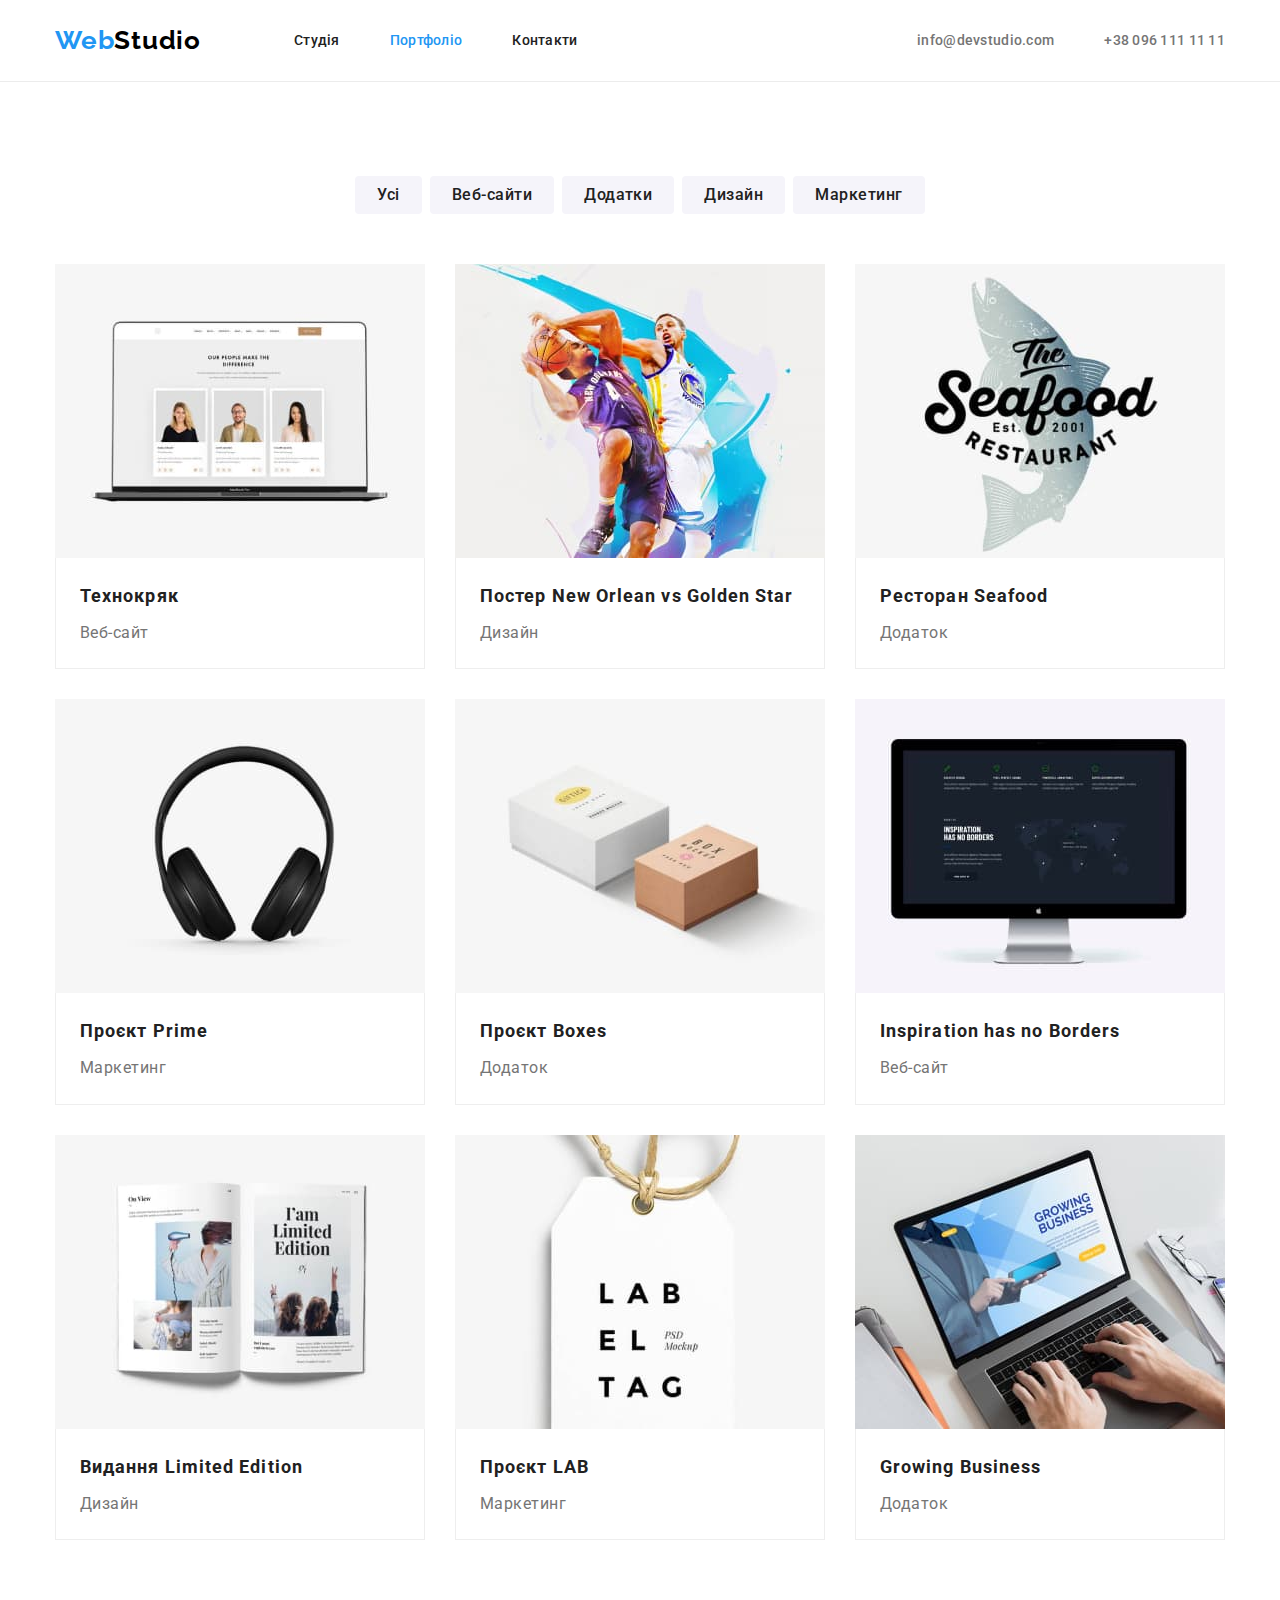
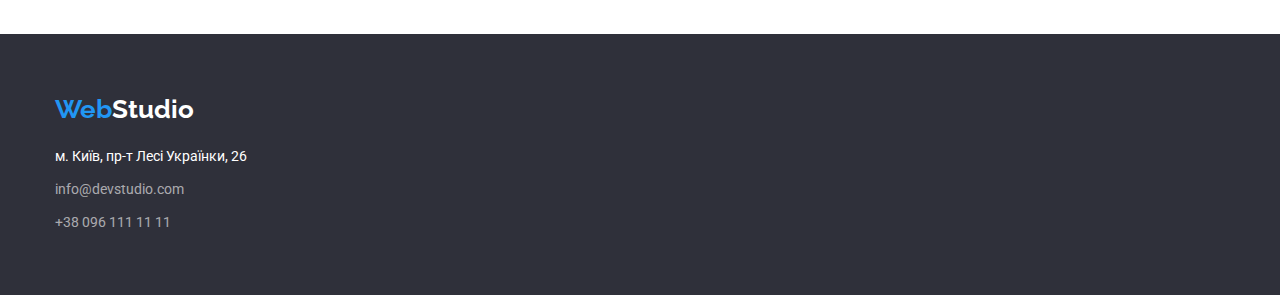
==== portfolio.html @ a9abcfaf "Initial commit" ====
<!DOCTYPE html>
<html lang="uk">
  <head>
    <meta charset="UTF-8" />
    <meta http-equiv="X-UA-Compatible" content="IE=edge" />
    <meta name="viewport" content="width=device-width, initial-scale=1.0" />
    <title>Портфоліо</title>
    <link rel="preconnect" href="https://fonts.googleapis.com" />
    <link rel="preconnect" href="https://fonts.gstatic.com" crossorigin />
    <link
      href="https://fonts.googleapis.com/css2?family=Raleway:wght@700&family=Roboto:wght@400;500;700;900&display=swap"
      rel="stylesheet"
    />
    <link
      rel="stylesheet"
      href="https://cdnjs.cloudflare.com/ajax/libs/modern-normalize/1.1.0/modern-normalize.min.css"
    />
    <link rel="stylesheet" href="./css/styles.css" />
  </head>

  <body>
    <!--Шапка-->
    <header class="page-header">
      <div class="nav conteiner">
        <nav class="main-nav">
          <a href="./index.html" class="logo"><span class="logo-wrap">Web</span>Studio</a>
          <ul class="site-nav list">
            <li class="item"><a href="./index.html" class="link">Студія</a></li>
            <li class="item"><a href="./portfolio.html" class="link current">Портфоліо</a></li>
            <li class="item"><a href="#" class="link">Контакти</a></li>
          </ul>
        </nav>
        <ul class="auth-nav list">
          <li class="item">
            <a href="mailto:info@devstudio.com" class="adress-link link">info@devstudio.com</a>
          </li>
          <li class="item">
            <a href="tel:+380961111111" class="adress-link link">+38 096 111 11 11</a>
          </li>
        </ul>
      </div>
    </header>

    <!--Main-->
    <main>
      <!-- Фільтр-->
      <section class="section">
        <div class="conteiner">
          <h1 class="filter-title vis-hidden">Наші проєкти</h1>
          <ul class="filter-list list">
            <li><button type="button" class="btn">Усі</button></li>
            <li><button type="button" class="btn">Веб-сайти</button></li>
            <li><button type="button" class="btn">Додатки</button></li>
            <li><button type="button" class="btn">Дизайн</button></li>
            <li><button type="button" class="btn">Маркетинг</button></li>
          </ul>
          <ul class="portfolio-list list">
            <li class="portfolio-list-item">
              <img src="images/project-1.jpg" alt="Веб-сайт" width="370" />
              <div class="portfolio-border">
                <h2 class="portfolio-title">Технокряк</h2>
                <p class="portfolio-text">Веб-сайт</p>
              </div>
            </li>
            <li class="portfolio-list-item">
              <img src="images/project-2.jpg" alt="Баскетбол" width="370" />
              <div class="portfolio-border">
                <h2 class="portfolio-title" lang="en">Постер New Orlean vs Golden Star</h2>
                <p class="portfolio-text">Дизайн</p>
              </div>
            </li>
            <li class="portfolio-list-item">
              <img src="images/project-3.jpg" alt="Лого ресторану" width="370" />
              <div class="portfolio-border">
                <h2 class="portfolio-title" lang="en">Ресторан Seafood</h2>
                <p class="portfolio-text">Додаток</p>
              </div>
            </li>
            <li class="portfolio-list-item">
              <img src="images/project-4.jpg" alt="Навушники" width="370" />
              <div class="portfolio-border">
                <h2 class="portfolio-title" lang="en">Проєкт Prime</h2>
                <p class="portfolio-text">Маркетинг</p>
              </div>
            </li>
            <li class="portfolio-list-item">
              <img src="images/project-5.jpg" alt="Дві коробки" width="370" />
              <div class="portfolio-border">
                <h2 class="portfolio-title" lang="en">Проєкт Boxes</h2>
                <p class="portfolio-text">Додаток</p>
              </div>
            </li>
            <li class="portfolio-list-item">
              <img src="images/project-6.jpg" alt="Монітор" width="370" />
              <div class="portfolio-border">
                <h2 class="portfolio-title" lang="en">Inspiration has no Borders</h2>
                <p class="portfolio-text">Веб-сайт</p>
              </div>
            </li>
            <li class="portfolio-list-item">
              <img src="images/project-7.jpg" alt="Книга" width="370" />
              <div class="portfolio-border">
                <h2 class="portfolio-title" lang="en">Видання Limited Edition</h2>
                <p class="portfolio-text">Дизайн</p>
              </div>
            </li>
            <li class="portfolio-list-item">
              <img src="images/project-8.jpg" alt="Бірка" width="370" />
              <div class="portfolio-border">
                <h2 class="portfolio-title" lang="end">Проєкт LAB</h2>
                <p class="portfolio-text">Маркетинг</p>
              </div>
            </li>
            <li class="portfolio-list-item">
              <img src="images/project-9.jpg" alt="Робота за ноутбуком" width="370" />
              <div class="portfolio-border">
                <h2 class="portfolio-title" lang="en">Growing Business</h2>
                <p class="portfolio-text">Додаток</p>
              </div>
            </li>
          </ul>
        </div>
      </section>
    </main>
    <!--Футер-->

    <footer class="page-footer">
      <div class="conteiner">
        <a href="./index.html" class="logo-footer"><span class="logo-wrap">Web</span>Studio</a>
        <address class="address">
          <ul class="footer-contacts list">
            <li>
              <a
                class="address-footer link"
                href="https://www.google.com/maps/place/%D0%B1%D1%83%D0%BB%D1%8C%D0%B2%D0%B0%D1%80+%D0%9B%D0%B5%D1%81%D1%96+%D0%A3%D0%BA%D1%80%D0%B0%D1%97%D0%BD%D0%BA%D0%B8,+26,+%D0%9A%D0%B8%D1%97%D0%B2,+02000/@50.4270259,30.5380905,18.35z/data=!4m5!3m4!1s0x40d4cf0e033ecbe9:0x57a4dffefec77da0!8m2!3d50.4265807!4d30.5383858"
                rel="noopener noreferrer"
                >м. Київ, пр-т Лесі Українки, 26</a
              >
            </li>
            <li>
              <a href="mailto:info@devstudio.com" class="contact-link link">info@devstudio.com</a>
            </li>
            <li><a href="tel:+380961111111" class="contact-link link">+38 096 111 11 11</a></li>
          </ul>
        </address>
      </div>
    </footer>
  </body>
</html>
---- css/styles.css ----
.vis-hidden {
  position: absolute;
  width: 1px;
  height: 1px;
  margin: -1px;
  padding: 0;
  overflow: hidden;
  border: 0;
  clip: rect(0 0 0 0);
}

:root {
  --main-text-color: #757575;
  --secondary-text-color: #212121;
  --main-bgc-color: #ffffff;
  --secondary-bgc-color: #f5f4fa;
  --accent-color: #2196f3;
  --hero-footer-bgc: #2f303a;
  --contacts-color: rgba(255, 255, 255, 0.6);
  --page-header-border: #ececec;
  --logo-header: #000000;
  --portfolio-border: #eeeeee;
  --hero-btn-hov-foc: #188ce8;
}

body {
  font-family: 'Roboto', sans-serif;
  background-color: var(--main-bgc-color);
  color: var(--main-text-color);
}

h1,
h2,
h3,
h4,
h5,
h6,
p {
  margin: 0px;
  padding-left: 0px;
}

ul {
  margin-top: 0;
  margin-bottom: 0;
  padding-left: 0;
}

.link {
  text-decoration: none;
}

img {
  display: block;
}

/************************ Утиліти*********************/

.list {
  list-style: none;
  padding: 0;
  margin: 0;
}

.conteiner {
  max-width: 1200px;
  margin-left: auto;
  margin-right: auto;
  padding-left: 15px;
  padding-right: 15px;
}

.section {
  padding-top: 94px;
  padding-bottom: 94px;
}

/************************ Header*********************/

.page-header {
  border-bottom: 1px solid var(--page-header-border);
}

/******** main-nav*********/

.nav {
  display: flex;
  align-items: center;
}

.main-nav {
  display: flex;
  align-items: center;
}

/******** site-nav*********/

.site-nav {
  display: flex;
  margin-left: 93px;
}

.site-nav .item:not(:last-child) {
  margin-right: 50px;
}

.site-nav .link {
  display: block;
  padding-top: 32px;
  padding-bottom: 32px;
  color: var(--secondary-text-color);
  font-size: 14px;
  line-height: 1.1;
  font-weight: 500;
  letter-spacing: 0.02em;
}
.site-nav .link:hover,
.site-nav .link:focus {
  color: var(--accent-color);
}

/******** auth-nav*********/

.auth-nav {
  display: flex;
  margin-left: auto;
}
.auth-nav .item + .item {
  margin-left: 50px;
}

.auth-nav .adress-link {
  display: block;
  padding-top: 32px;
  padding-bottom: 32px;
  color: var(--main-text-color);
  font-size: 14px;
  line-height: 1.1;
  font-weight: 500;
  letter-spacing: 0.02em;
}

.auth-nav .adress-link:hover,
.auth-nav .adress-link:focus {
  color: var(--accent-color);
}
.site-nav .link.current {
  color: var(--accent-color);
}

.logo {
  font-family: 'Raleway', sans-serif;
  color: var(--logo-header);
  font-weight: 700;
  font-size: 26px;
  line-height: 1.2;
  text-decoration: none;
  padding: 25px 0;
  letter-spacing: 0.03em;
}
.logo-wrap {
  color: var(--accent-color);
}

/************************ Main *********************/

/************************Hero*********************/

.hero {
  text-align: center;
  background: var(--hero-footer-bgc);
  padding-top: 200px;
  padding-bottom: 200px;
}

.hero-title {
  margin-bottom: 30px;
  margin-left: auto;
  margin-right: auto;
  text-align: center;
  font-weight: 900;
  font-size: 44px;
  line-height: 1.4;
  letter-spacing: 0.06em;
  text-transform: uppercase;
  color: var(--main-bgc-color);
  width: 696px;
}

.hero-btn {
  cursor: pointer;
  color: var(--main-bgc-color);
  background-color: var(--accent-color);
  font-weight: 700;
  font-size: 16px;
  line-height: 30px;
  box-shadow: 0px 4px 4px rgba(0, 0, 0, 0.15);
  border-radius: 4px;
  padding: 10px 32px;
  border: 0px;
  letter-spacing: 0.06em;
}

.hero-btn:hover,
.hero-btn:focus {
  background: var(--hero-btn-hov-foc);
}

/************************FEATURES*********************/

.features-list {
  display: flex;
  flex-wrap: nowrap;
  gap: 30px;
}

.features-list-item {
  flex-basis: calc((100% - 30px * 3) / 4);
}

.features-title {
  margin-bottom: 10px;
  font-size: 14px;
  line-height: 1.1;
  color: var(--secondary-text-color);
  letter-spacing: 0.03em;
}

.features-text {
  font-size: 14px;
  line-height: 1.7;
  letter-spacing: 0.03em;
}

/************************WORK*********************/

.work-list {
  display: flex;
  flex-wrap: nowrap;
  gap: 30px;
}

.work-list-item {
  flex-basis: calc((100% - 30px * 2) / 3);
}

.section-work {
  padding-top: 0px;
  padding-bottom: 94px;
}

/************************TEAM*********************/

.work-title-main,
.team-title-main {
  margin-bottom: 50px;
  font-size: 36px;
  line-height: 1.17;
  color: var(--secondary-text-color);
  letter-spacing: 0.03em;
  text-align: center;
}

.team-list {
  display: flex;
  flex-wrap: nowrap;
  gap: 30px;
}

.team-list-item {
  flex-basis: calc((100% - 30px * 3) / 4);
  background-color: var(--main-bgc-color);
  box-shadow: 0px 1px 3px rgba(0, 0, 0, 0.12), 0px 1px 1px rgba(0, 0, 0, 0.14),
    0px 2px 1px rgba(0, 0, 0, 0.2);
  border-radius: 0px 0px 4px 4px;
}

.team-section {
  background-color: var(--secondary-bgc-color);
}

.team-title {
  text-align: center;
  margin-bottom: 10px;
  font-weight: 500;
  font-size: 16px;
  line-height: 1.2;
  color: var(--secondary-text-color);
  letter-spacing: 0.03em;
}

.team-box {
  padding-top: 30px;
  padding-bottom: 30px;
}

.team-text {
  text-align: center;
  font-size: 16px;
  line-height: 1.2;
  letter-spacing: 0.03em;
}

/************************Portfolio*********************/

/********Filter*********/

.filter-list {
  display: flex;
  flex-wrap: nowrap;
  gap: 8px;
  justify-content: center;
  margin-bottom: 50px;
}

.filter-title {
  text-align: center;
  margin-top: 0px;
}

.btn {
  padding: 6px 22px;
  cursor: pointer;
  color: var(--secondary-text-color);
  background-color: var(--secondary-bgc-color);
  font-weight: 500;
  font-size: 16px;
  line-height: 1.6;
  border-radius: 4px;
  border-color: transparent;
  letter-spacing: 0.03em;
  border: none;
}

.btn:hover,
.btn:focus {
  background-color: var(--accent-color);
  color: var(--main-bgc-color);
  filter: drop-shadow(0px 4px 4px rgba(0, 0, 0, 0.25));
}

/********Portfolio-section*********/

.portfolio-list-item {
  flex-basis: calc((100% - 30px * 2) / 3);
}

.portfolio-list {
  display: flex;
  flex-wrap: wrap;
  gap: 30px;
}

.portfolio-border {
  border: 1px solid var(--portfolio-border);
  border-top: none;
  padding: 20px 24px;
}

.portfolio-title {
  font-size: 18px;
  line-height: 2;
  letter-spacing: 0.06em;
  color: var(--secondary-text-color);
  margin-bottom: 4px;
}

.portfolio-text {
  font-size: 16px;
  line-height: 1.9;
  letter-spacing: 0.03em;
}

/************************Footer*********************/

.address {
  font-style: normal;
}
.page-footer {
  background: var(--hero-footer-bgc);
  padding-top: 60px;
  padding-bottom: 60px;
}
.logo-footer {
  display: flex;
  margin-bottom: 20px;
  font-family: 'Raleway';
  font-style: normal;
  font-weight: 700;
  font-size: 26px;
  line-height: 1.2;
  color: var(--main-bgc-color);
  text-decoration: none;
}

.address-footer {
  font-weight: 400;
  font-size: 14px;
  line-height: 1.7;
  color: var(--main-bgc-color);
}
.address-footer:hover,
.address-footer:focus {
  color: var(--accent-color);
}

.footer-contacts .contact-link {
  font-weight: 400;
  font-size: 14px;
  line-height: 1.7;
  color: rgba(255, 255, 255, 0.6);
}
.footer-contacts .contact-link:hover,
.footer-contacts .contact-link:focus {
  color: var(--accent-color);
}
.footer-contacts {
  display: flex;
  flex-direction: column;
  gap: 9px;
}
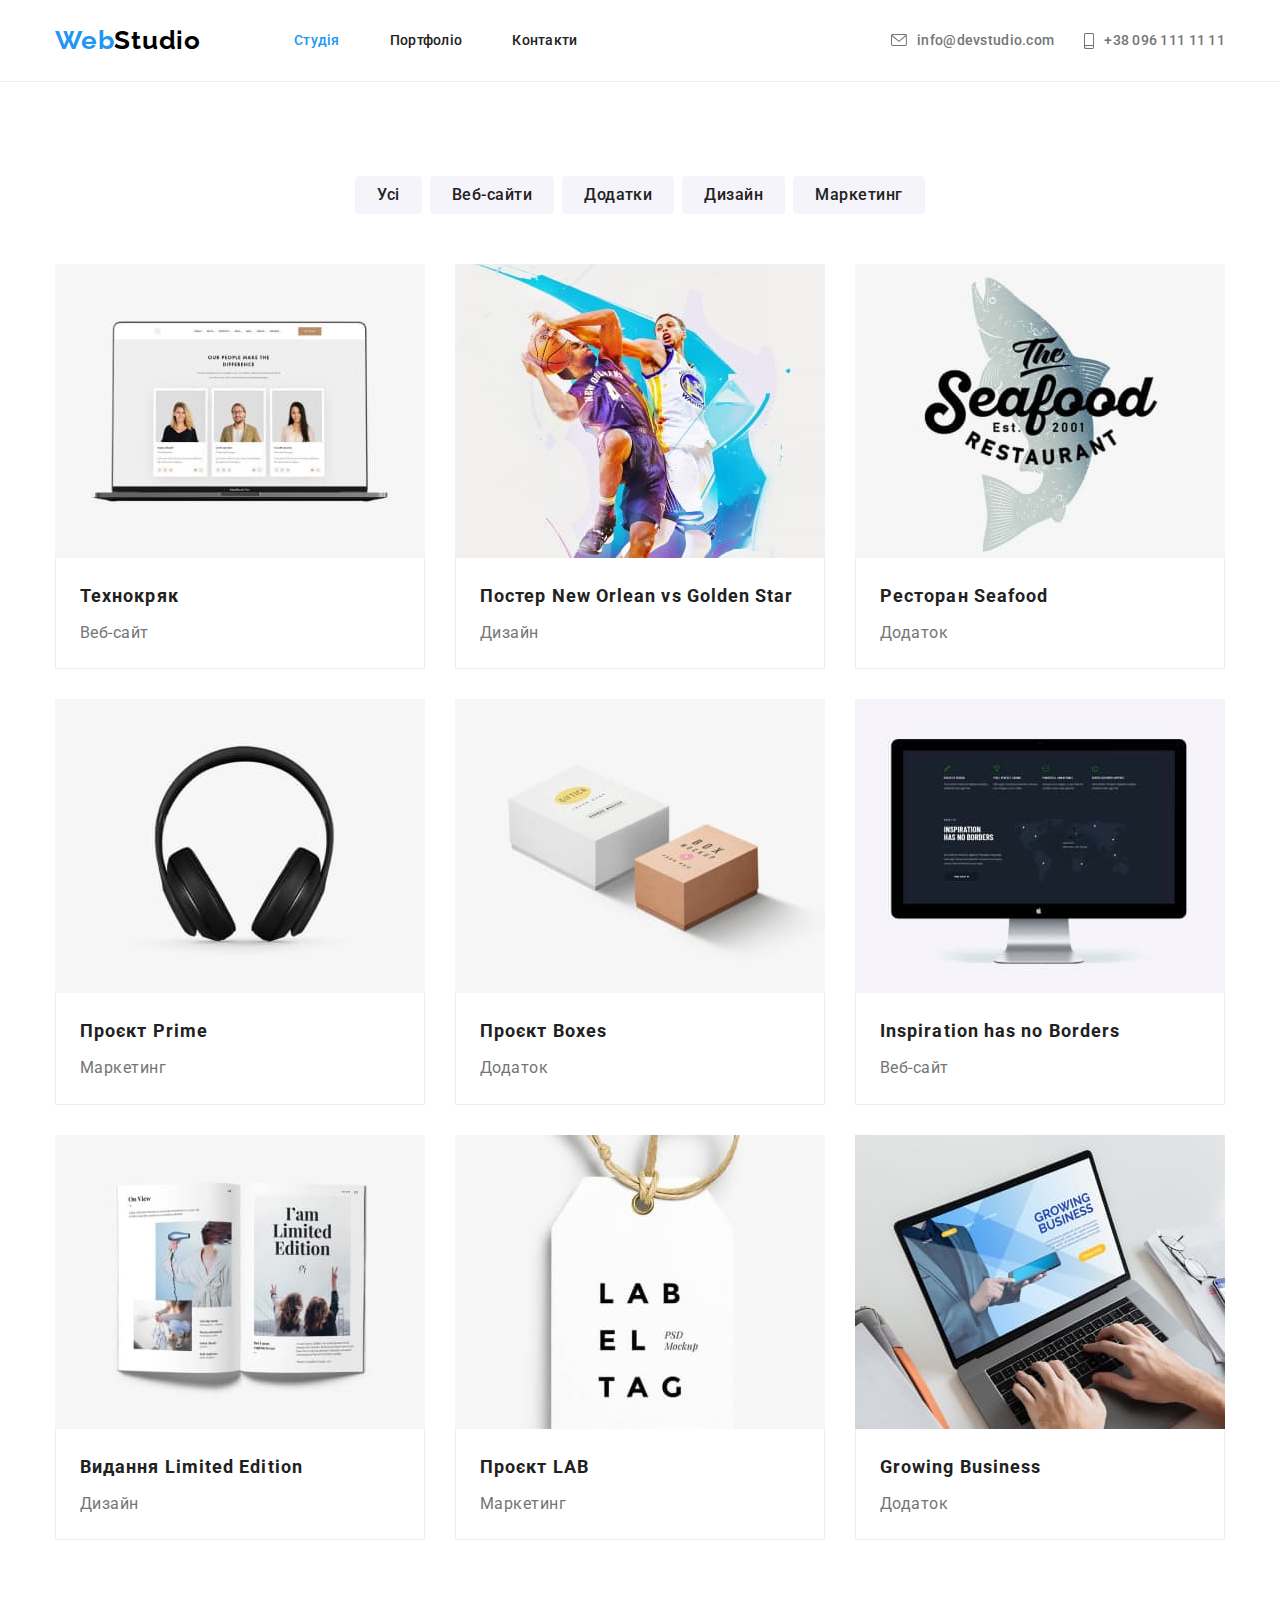
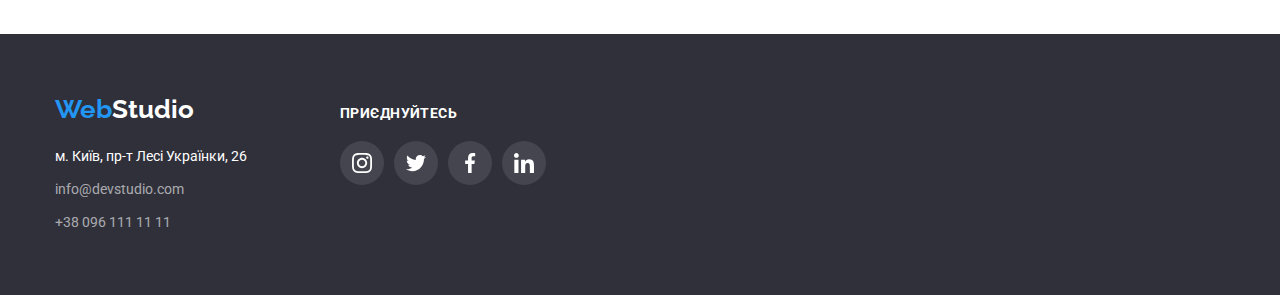
==== commit ff0dce76: "додай картинку герой та іконки" ====
--- a/portfolio.html
+++ b/portfolio.html
@@ -25,17 +25,27 @@
         <nav class="main-nav">
           <a href="./index.html" class="logo"><span class="logo-wrap">Web</span>Studio</a>
           <ul class="site-nav list">
-            <li class="item"><a href="./index.html" class="link">Студія</a></li>
-            <li class="item"><a href="./portfolio.html" class="link current">Портфоліо</a></li>
+            <li class="item"><a href="./index.html" class="link current">Студія</a></li>
+            <li class="item"><a href="./portfolio.html" class="link">Портфоліо</a></li>
             <li class="item"><a href="#" class="link">Контакти</a></li>
           </ul>
         </nav>
         <ul class="auth-nav list">
           <li class="item">
-            <a href="mailto:info@devstudio.com" class="adress-link link">info@devstudio.com</a>
+            <a href="mailto:info@devstudio.com" class="adress-link link">
+              <svg class="auth-icon" width="16" height="12">
+                <use href="/images/sprite.svg#icon-icon-mailbox"></use>
+              </svg>
+              info@devstudio.com
+            </a>
           </li>
           <li class="item">
-            <a href="tel:+380961111111" class="adress-link link">+38 096 111 11 11</a>
+            <a href="tel:+380961111111" class="adress-link link">
+              <svg class="auth-icon" width="10" height="16">
+                <use href="/images/sprite.svg#icon-icon-smartphone"></use>
+              </svg>
+              +38 096 111 11 11</a
+            >
           </li>
         </ul>
       </div>
@@ -125,24 +135,59 @@
     <!--Футер-->
 
     <footer class="page-footer">
-      <div class="conteiner">
-        <a href="./index.html" class="logo-footer"><span class="logo-wrap">Web</span>Studio</a>
-        <address class="address">
-          <ul class="footer-contacts list">
-            <li>
-              <a
-                class="address-footer link"
-                href="https://www.google.com/maps/place/%D0%B1%D1%83%D0%BB%D1%8C%D0%B2%D0%B0%D1%80+%D0%9B%D0%B5%D1%81%D1%96+%D0%A3%D0%BA%D1%80%D0%B0%D1%97%D0%BD%D0%BA%D0%B8,+26,+%D0%9A%D0%B8%D1%97%D0%B2,+02000/@50.4270259,30.5380905,18.35z/data=!4m5!3m4!1s0x40d4cf0e033ecbe9:0x57a4dffefec77da0!8m2!3d50.4265807!4d30.5383858"
-                rel="noopener noreferrer"
-                >м. Київ, пр-т Лесі Українки, 26</a
-              >
+      <div class="conteiner footer-conteiner">
+        <div class="footer-contact-conteiner">
+          <a href="" class="logo-footer"><span class="logo-wrap">Web</span>Studio</a>
+          <address class="address">
+            <ul class="footer-contacts list">
+              <li>
+                <a
+                  class="address-footer link"
+                  href="https://www.google.com/maps/place/%D0%B1%D1%83%D0%BB%D1%8C%D0%B2%D0%B0%D1%80+%D0%9B%D0%B5%D1%81%D1%96+%D0%A3%D0%BA%D1%80%D0%B0%D1%97%D0%BD%D0%BA%D0%B8,+26,+%D0%9A%D0%B8%D1%97%D0%B2,+02000/@50.4270259,30.5380905,18.35z/data=!4m5!3m4!1s0x40d4cf0e033ecbe9:0x57a4dffefec77da0!8m2!3d50.4265807!4d30.5383858"
+                  rel="noopener noreferrer"
+                  >м. Київ, пр-т Лесі Українки, 26</a
+                >
+              </li>
+              <li>
+                <a href="mailto:info@devstudio.com" class="contact-link link">info@devstudio.com</a>
+              </li>
+              <li><a href="tel:+380961111111" class="contact-link link">+38 096 111 11 11</a></li>
+            </ul>
+          </address>
+        </div>
+        <div>
+          <h2 class="join-title">ПРИЄДНУЙТЕСЬ</h2>
+          <ul class="join-social-list list">
+            <li class="join-social-item">
+              <a href="#" class="join-social-link">
+                <svg class="join-social-icon" width="20" height="20">
+                  <use href="/images/sprite.svg#icon-icon-instagram"></use>
+                </svg>
+              </a>
             </li>
-            <li>
-              <a href="mailto:info@devstudio.com" class="contact-link link">info@devstudio.com</a>
+            <li class="join-social-item">
+              <a href="#" class="join-social-link">
+                <svg class="join-social-icon" width="20" height="20">
+                  <use href="/images/sprite.svg#icon-icon-twitter"></use>
+                </svg>
+              </a>
             </li>
-            <li><a href="tel:+380961111111" class="contact-link link">+38 096 111 11 11</a></li>
+            <li class="join-social-item">
+              <a href="#" class="join-social-link">
+                <svg class="join-social-icon" width="20" height="20">
+                  <use href="/images/sprite.svg#icon-icon-facebook"></use>
+                </svg>
+              </a>
+            </li>
+            <li class="join-social-item">
+              <a href="#" class="join-social-link">
+                <svg class="join-social-icon" width="20" height="20">
+                  <use href="/images/sprite.svg#icon-icon-linkedin"></use>
+                </svg>
+              </a>
+            </li>
           </ul>
-        </address>
+        </div>
       </div>
     </footer>
   </body>
--- a/css/styles.css
+++ b/css/styles.css
@@ -118,6 +118,9 @@
 .site-nav .link:focus {
   color: var(--accent-color);
 }
+.site-nav .link.current {
+  color: var(--accent-color);
+}
 
 /******** auth-nav*********/
 
@@ -126,11 +129,13 @@
   margin-left: auto;
 }
 .auth-nav .item + .item {
-  margin-left: 50px;
+  margin-left: 30px;
 }
 
 .auth-nav .adress-link {
-  display: block;
+  justify-content: center;
+  display: flex;
+  align-items: center;
   padding-top: 32px;
   padding-bottom: 32px;
   color: var(--main-text-color);
@@ -144,8 +149,9 @@
 .auth-nav .adress-link:focus {
   color: var(--accent-color);
 }
-.site-nav .link.current {
-  color: var(--accent-color);
+.auth-icon {
+  margin-right: 10px;
+  fill: currentColor;
 }
 
 .logo {
@@ -171,6 +177,15 @@
   background: var(--hero-footer-bgc);
   padding-top: 200px;
   padding-bottom: 200px;
+  height: 600px;
+  max-width: 1600px;
+  margin-left: auto;
+  margin-right: auto;
+  background-image: linear-gradient(rgba(47, 48, 58, 0.4), rgba(47, 48, 58, 0.4)),
+    url(../images/hero-bg.jpg);
+  background-repeat: no-repeat;
+  background-position: center;
+  background-size: cover;
 }
 
 .hero-title {
@@ -232,6 +247,17 @@
   letter-spacing: 0.03em;
 }
 
+.features-icon {
+  display: flex;
+  justify-content: center;
+  align-items: center;
+  margin-bottom: 30px;
+  width: 270px;
+  height: 120px;
+  border-radius: 4px;
+  background-color: var(--secondary-bgc-color);
+}
+
 /************************WORK*********************/
 
 .work-list {
@@ -252,7 +278,8 @@
 /************************TEAM*********************/
 
 .work-title-main,
-.team-title-main {
+.team-title-main,
+.clients-title-main {
   margin-bottom: 50px;
   font-size: 36px;
   line-height: 1.17;
@@ -299,6 +326,77 @@
   font-size: 16px;
   line-height: 1.2;
   letter-spacing: 0.03em;
+  margin-bottom: 16px;
+}
+
+/*****Team-icons*****/
+
+.team-social-list {
+  display: flex;
+  justify-content: center;
+  gap: 10px;
+  list-style: none;
+}
+.team-social-link {
+  display: flex;
+  justify-content: center;
+  align-items: center;
+  width: 44px;
+  height: 44px;
+  border-radius: 50%;
+  background-color: var(--main-bgc-color);
+}
+.team-social-icon {
+  fill: #afb1b8;
+}
+
+.team-social-link:hover,
+.team-social-link:focus {
+  background-color: var(--accent-color);
+}
+
+.team-social-item:hover .team-social-icon,
+.team-social-item:focus .team-social-icon {
+  fill: var(--main-bgc-color);
+}
+
+/************************CLIENTS*********************/
+
+.clients-title-main {
+  margin-bottom: 50px;
+}
+.client-list {
+  display: flex;
+  justify-content: center;
+  gap: 30px;
+}
+
+.client-link {
+  display: flex;
+  justify-content: center;
+  align-items: center;
+  width: 170px;
+  height: 92px;
+  border: 1px solid #afb1b8;
+  border-radius: 4px;
+  background: var(--main-bgc-color);
+}
+
+.client-icon {
+  width: 106px;
+  height: 60px;
+  fill: #afb1b8;
+}
+.client-link:hover .client-icon,
+.client-link:focus .client-icon {
+  border-color: var(--accent-color);
+  fill: var(--accent-color);
+}
+
+.client-link:hover,
+.client-link:focus {
+  border-color: var(--accent-color);
+  fill: var(--accent-color);
 }
 
 /************************Portfolio*********************/
@@ -344,6 +442,11 @@
 .portfolio-list-item {
   flex-basis: calc((100% - 30px * 2) / 3);
 }
+.portfolio-list-item:hover,
+.portfolio-list-item:focus {
+  box-shadow: 0px 1px 1px rgba(0, 0, 0, 0.12), 0px 4px 4px rgba(0, 0, 0, 0.06),
+    1px 4px 6px rgba(0, 0, 0, 0.16);
+}
 
 .portfolio-list {
   display: flex;
@@ -410,12 +513,58 @@
   line-height: 1.7;
   color: rgba(255, 255, 255, 0.6);
 }
+
 .footer-contacts .contact-link:hover,
 .footer-contacts .contact-link:focus {
   color: var(--accent-color);
 }
+
 .footer-contacts {
   display: flex;
   flex-direction: column;
   gap: 9px;
 }
+
+.footer-conteiner {
+  display: flex;
+  align-items: baseline;
+}
+
+.footer-contact-conteiner {
+  margin-right: 93px;
+}
+/*****Footer-icons*****/
+
+.join-title {
+  margin-bottom: 20px;
+  font-weight: 700;
+  font-size: 14px;
+  line-height: 1.1;
+  letter-spacing: 0.03em;
+  text-transform: uppercase;
+  color: #ffffff;
+}
+
+.join-social-list {
+  display: flex;
+  align-items: center;
+  gap: 10px;
+}
+
+.join-social-link {
+  display: flex;
+  justify-content: center;
+  align-items: center;
+  width: 44px;
+  height: 44px;
+  border-radius: 50%;
+  background-color: rgba(255, 255, 255, 0.1);
+}
+.join-social-icon {
+  fill: #ffffff;
+}
+
+.join-social-item:hover .join-social-link,
+.join-social-item:focus .join-social-link {
+  background-color: var(--accent-color);
+}
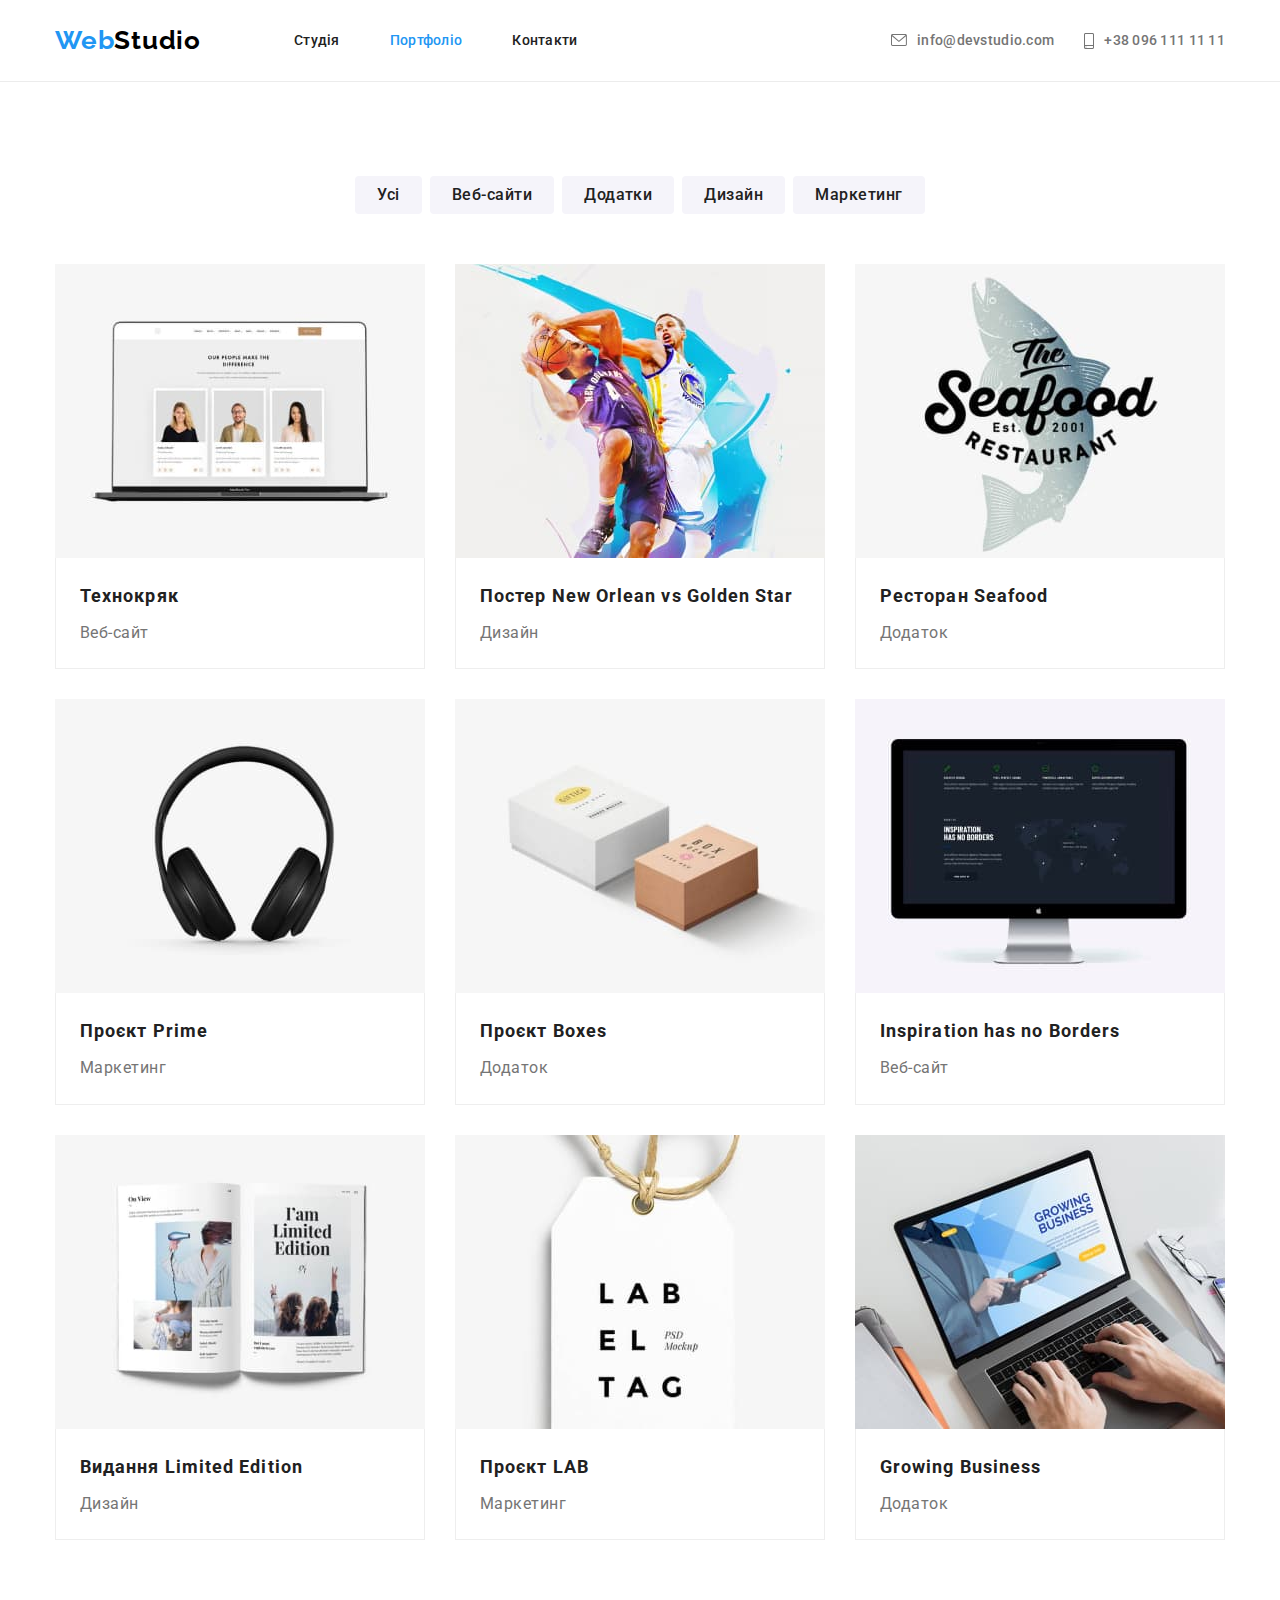
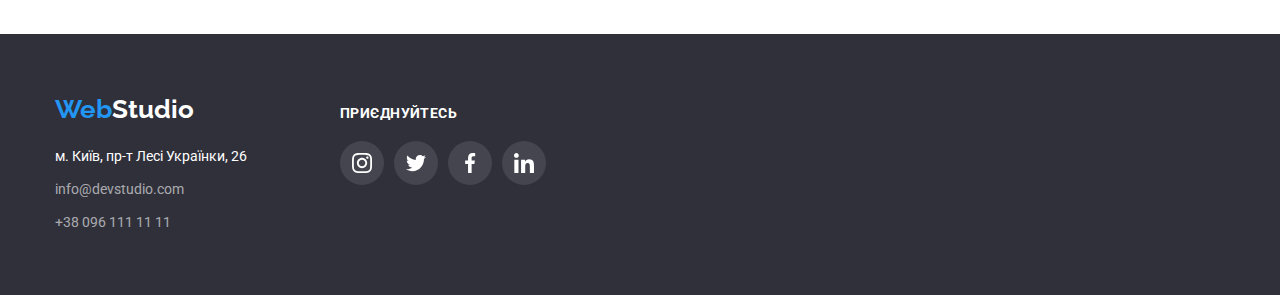
==== commit e669fd72: "виправляє помилку в porfolio" ====
--- a/portfolio.html
+++ b/portfolio.html
@@ -25,8 +25,8 @@
         <nav class="main-nav">
           <a href="./index.html" class="logo"><span class="logo-wrap">Web</span>Studio</a>
           <ul class="site-nav list">
-            <li class="item"><a href="./index.html" class="link current">Студія</a></li>
-            <li class="item"><a href="./portfolio.html" class="link">Портфоліо</a></li>
+            <li class="item"><a href="./index.html" class="link">Студія</a></li>
+            <li class="item"><a href="./portfolio.html" class="link current">Портфоліо</a></li>
             <li class="item"><a href="#" class="link">Контакти</a></li>
           </ul>
         </nav>
@@ -34,7 +34,7 @@
           <li class="item">
             <a href="mailto:info@devstudio.com" class="adress-link link">
               <svg class="auth-icon" width="16" height="12">
-                <use href="/images/sprite.svg#icon-icon-mailbox"></use>
+                <use href="./images/sprite.svg#icon-icon-mailbox"></use>
               </svg>
               info@devstudio.com
             </a>
@@ -42,7 +42,7 @@
           <li class="item">
             <a href="tel:+380961111111" class="adress-link link">
               <svg class="auth-icon" width="10" height="16">
-                <use href="/images/sprite.svg#icon-icon-smartphone"></use>
+                <use href="./images/sprite.svg#icon-icon-smartphone"></use>
               </svg>
               +38 096 111 11 11</a
             >
@@ -161,28 +161,28 @@
             <li class="join-social-item">
               <a href="#" class="join-social-link">
                 <svg class="join-social-icon" width="20" height="20">
-                  <use href="/images/sprite.svg#icon-icon-instagram"></use>
+                  <use href="./images/sprite.svg#icon-icon-instagram"></use>
                 </svg>
               </a>
             </li>
             <li class="join-social-item">
               <a href="#" class="join-social-link">
                 <svg class="join-social-icon" width="20" height="20">
-                  <use href="/images/sprite.svg#icon-icon-twitter"></use>
+                  <use href="./images/sprite.svg#icon-icon-twitter"></use>
                 </svg>
               </a>
             </li>
             <li class="join-social-item">
               <a href="#" class="join-social-link">
                 <svg class="join-social-icon" width="20" height="20">
-                  <use href="/images/sprite.svg#icon-icon-facebook"></use>
+                  <use href="./images/sprite.svg#icon-icon-facebook"></use>
                 </svg>
               </a>
             </li>
             <li class="join-social-item">
               <a href="#" class="join-social-link">
                 <svg class="join-social-icon" width="20" height="20">
-                  <use href="/images/sprite.svg#icon-icon-linkedin"></use>
+                  <use href="./images/sprite.svg#icon-icon-linkedin"></use>
                 </svg>
               </a>
             </li>
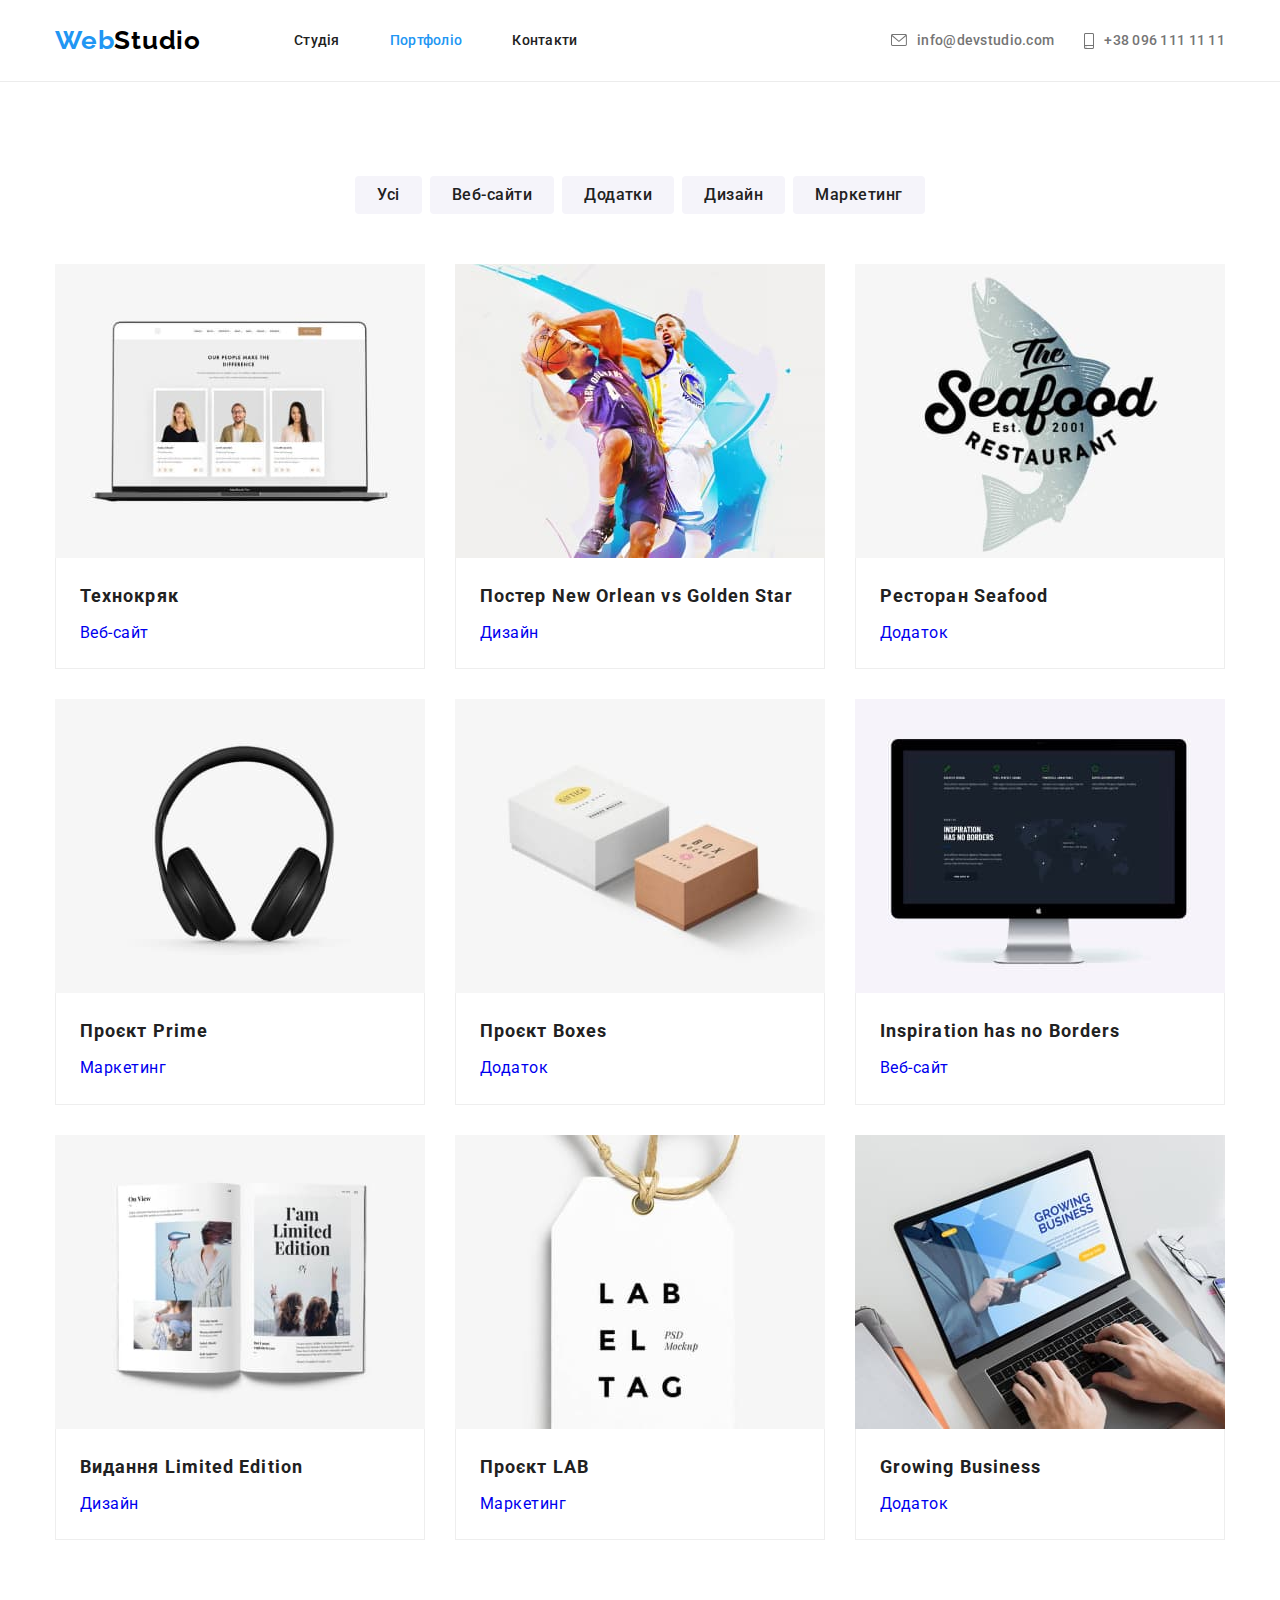
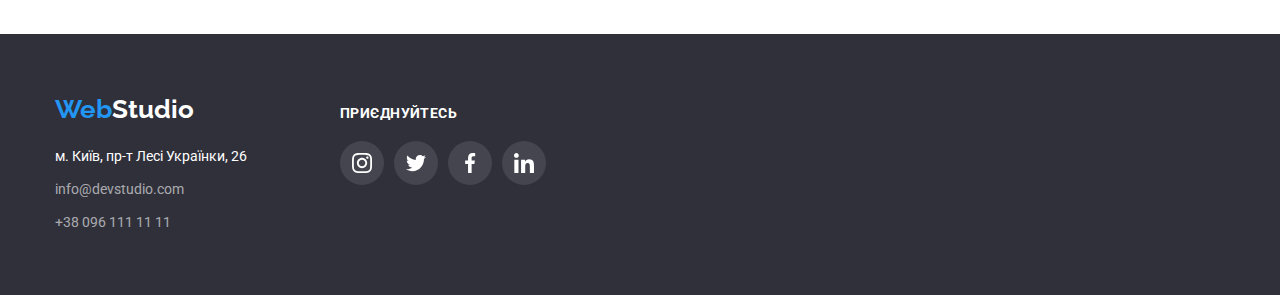
==== commit e38b60bd: "виправляє помилки вказані ментором" ====
--- a/portfolio.html
+++ b/portfolio.html
@@ -66,72 +66,91 @@
           </ul>
           <ul class="portfolio-list list">
             <li class="portfolio-list-item">
-              <img src="images/project-1.jpg" alt="Веб-сайт" width="370" />
-              <div class="portfolio-border">
-                <h2 class="portfolio-title">Технокряк</h2>
-                <p class="portfolio-text">Веб-сайт</p>
-              </div>
-            </li>
-            <li class="portfolio-list-item">
-              <img src="images/project-2.jpg" alt="Баскетбол" width="370" />
-              <div class="portfolio-border">
-                <h2 class="portfolio-title" lang="en">Постер New Orlean vs Golden Star</h2>
-                <p class="portfolio-text">Дизайн</p>
-              </div>
-            </li>
-            <li class="portfolio-list-item">
-              <img src="images/project-3.jpg" alt="Лого ресторану" width="370" />
-              <div class="portfolio-border">
-                <h2 class="portfolio-title" lang="en">Ресторан Seafood</h2>
-                <p class="portfolio-text">Додаток</p>
-              </div>
-            </li>
-            <li class="portfolio-list-item">
-              <img src="images/project-4.jpg" alt="Навушники" width="370" />
-              <div class="portfolio-border">
-                <h2 class="portfolio-title" lang="en">Проєкт Prime</h2>
-                <p class="portfolio-text">Маркетинг</p>
-              </div>
-            </li>
-            <li class="portfolio-list-item">
-              <img src="images/project-5.jpg" alt="Дві коробки" width="370" />
-              <div class="portfolio-border">
-                <h2 class="portfolio-title" lang="en">Проєкт Boxes</h2>
-                <p class="portfolio-text">Додаток</p>
-              </div>
-            </li>
-            <li class="portfolio-list-item">
-              <img src="images/project-6.jpg" alt="Монітор" width="370" />
-              <div class="portfolio-border">
-                <h2 class="portfolio-title" lang="en">Inspiration has no Borders</h2>
-                <p class="portfolio-text">Веб-сайт</p>
-              </div>
-            </li>
-            <li class="portfolio-list-item">
-              <img src="images/project-7.jpg" alt="Книга" width="370" />
-              <div class="portfolio-border">
-                <h2 class="portfolio-title" lang="en">Видання Limited Edition</h2>
-                <p class="portfolio-text">Дизайн</p>
-              </div>
-            </li>
-            <li class="portfolio-list-item">
-              <img src="images/project-8.jpg" alt="Бірка" width="370" />
-              <div class="portfolio-border">
-                <h2 class="portfolio-title" lang="end">Проєкт LAB</h2>
-                <p class="portfolio-text">Маркетинг</p>
-              </div>
-            </li>
-            <li class="portfolio-list-item">
-              <img src="images/project-9.jpg" alt="Робота за ноутбуком" width="370" />
-              <div class="portfolio-border">
-                <h2 class="portfolio-title" lang="en">Growing Business</h2>
-                <p class="portfolio-text">Додаток</p>
-              </div>
+              <a href="#" class="portfolio-link link">
+                <img src="images/project-1.jpg" alt="Веб-сайт" width="370" />
+                <div class="portfolio-border">
+                  <h2 class="portfolio-title">Технокряк</h2>
+                  <p class="portfolio-text">Веб-сайт</p>
+                </div>
+              </a>
+            </li>
+            <li class="portfolio-list-item">
+              <a href="#" class="portfolio-link link">
+                <img src="images/project-2.jpg" alt="Баскетбол" width="370" />
+                <div class="portfolio-border">
+                  <h2 class="portfolio-title" lang="en">Постер New Orlean vs Golden Star</h2>
+                  <p class="portfolio-text">Дизайн</p>
+                </div>
+              </a>
+            </li>
+            <li class="portfolio-list-item">
+              <a href="#" class="portfolio-link link">
+                <img src="images/project-3.jpg" alt="Лого ресторану" width="370" />
+                <div class="portfolio-border">
+                  <h2 class="portfolio-title" lang="en">Ресторан Seafood</h2>
+                  <p class="portfolio-text">Додаток</p>
+                </div>
+              </a>
+            </li>
+            <li class="portfolio-list-item">
+              <a href="#" class="portfolio-link link">
+                <img src="images/project-4.jpg" alt="Навушники" width="370" />
+                <div class="portfolio-border">
+                  <h2 class="portfolio-title" lang="en">Проєкт Prime</h2>
+                  <p class="portfolio-text">Маркетинг</p>
+                </div>
+              </a>
+            </li>
+            <li class="portfolio-list-item">
+              <a href="#" class="portfolio-link link">
+                <img src="images/project-5.jpg" alt="Дві коробки" width="370" />
+                <div class="portfolio-border">
+                  <h2 class="portfolio-title" lang="en">Проєкт Boxes</h2>
+                  <p class="portfolio-text">Додаток</p>
+                </div>
+              </a>
+            </li>
+            <li class="portfolio-list-item">
+              <a href="#" class="portfolio-link link">
+                <img src="images/project-6.jpg" alt="Монітор" width="370" />
+                <div class="portfolio-border">
+                  <h2 class="portfolio-title" lang="en">Inspiration has no Borders</h2>
+                  <p class="portfolio-text">Веб-сайт</p>
+                </div>
+              </a>
+            </li>
+            <li class="portfolio-list-item">
+              <a href="#" class="portfolio-link link">
+                <img src="images/project-7.jpg" alt="Книга" width="370" />
+                <div class="portfolio-border">
+                  <h2 class="portfolio-title" lang="en">Видання Limited Edition</h2>
+                  <p class="portfolio-text">Дизайн</p>
+                </div>
+              </a>
+            </li>
+            <li class="portfolio-list-item">
+              <a href="#" class="portfolio-link link">
+                <img src="images/project-8.jpg" alt="Бірка" width="370" />
+                <div class="portfolio-border">
+                  <h2 class="portfolio-title" lang="end">Проєкт LAB</h2>
+                  <p class="portfolio-text">Маркетинг</p>
+                </div>
+              </a>
+            </li>
+            <li class="portfolio-list-item">
+              <a href="#" class="portfolio-link link">
+                <img src="images/project-9.jpg" alt="Робота за ноутбуком" width="370" />
+                <div class="portfolio-border">
+                  <h2 class="portfolio-title" lang="en">Growing Business</h2>
+                  <p class="portfolio-text">Додаток</p>
+                </div>
+              </a>
             </li>
           </ul>
         </div>
       </section>
     </main>
+
     <!--Футер-->
 
     <footer class="page-footer">
--- a/css/styles.css
+++ b/css/styles.css
@@ -355,8 +355,8 @@
   background-color: var(--accent-color);
 }
 
-.team-social-item:hover .team-social-icon,
-.team-social-item:focus .team-social-icon {
+.team-social-link:hover .team-social-icon,
+.team-social-link:focus .team-social-icon {
   fill: var(--main-bgc-color);
 }
 
@@ -380,6 +380,7 @@
   border: 1px solid #afb1b8;
   border-radius: 4px;
   background: var(--main-bgc-color);
+  outline: transparent;
 }
 
 .client-icon {
@@ -442,10 +443,15 @@
 .portfolio-list-item {
   flex-basis: calc((100% - 30px * 2) / 3);
 }
-.portfolio-list-item:hover,
-.portfolio-list-item:focus {
+.portfolio-link:hover,
+.portfolio-link:focus {
+  outline: transparent;
   box-shadow: 0px 1px 1px rgba(0, 0, 0, 0.12), 0px 4px 4px rgba(0, 0, 0, 0.06),
     1px 4px 6px rgba(0, 0, 0, 0.16);
+}
+
+.portfolio-link {
+  display: block;
 }
 
 .portfolio-list {
@@ -564,7 +570,7 @@
   fill: #ffffff;
 }
 
-.join-social-item:hover .join-social-link,
-.join-social-item:focus .join-social-link {
+.join-social-link:hover,
+.join-social-link:focus {
   background-color: var(--accent-color);
 }
